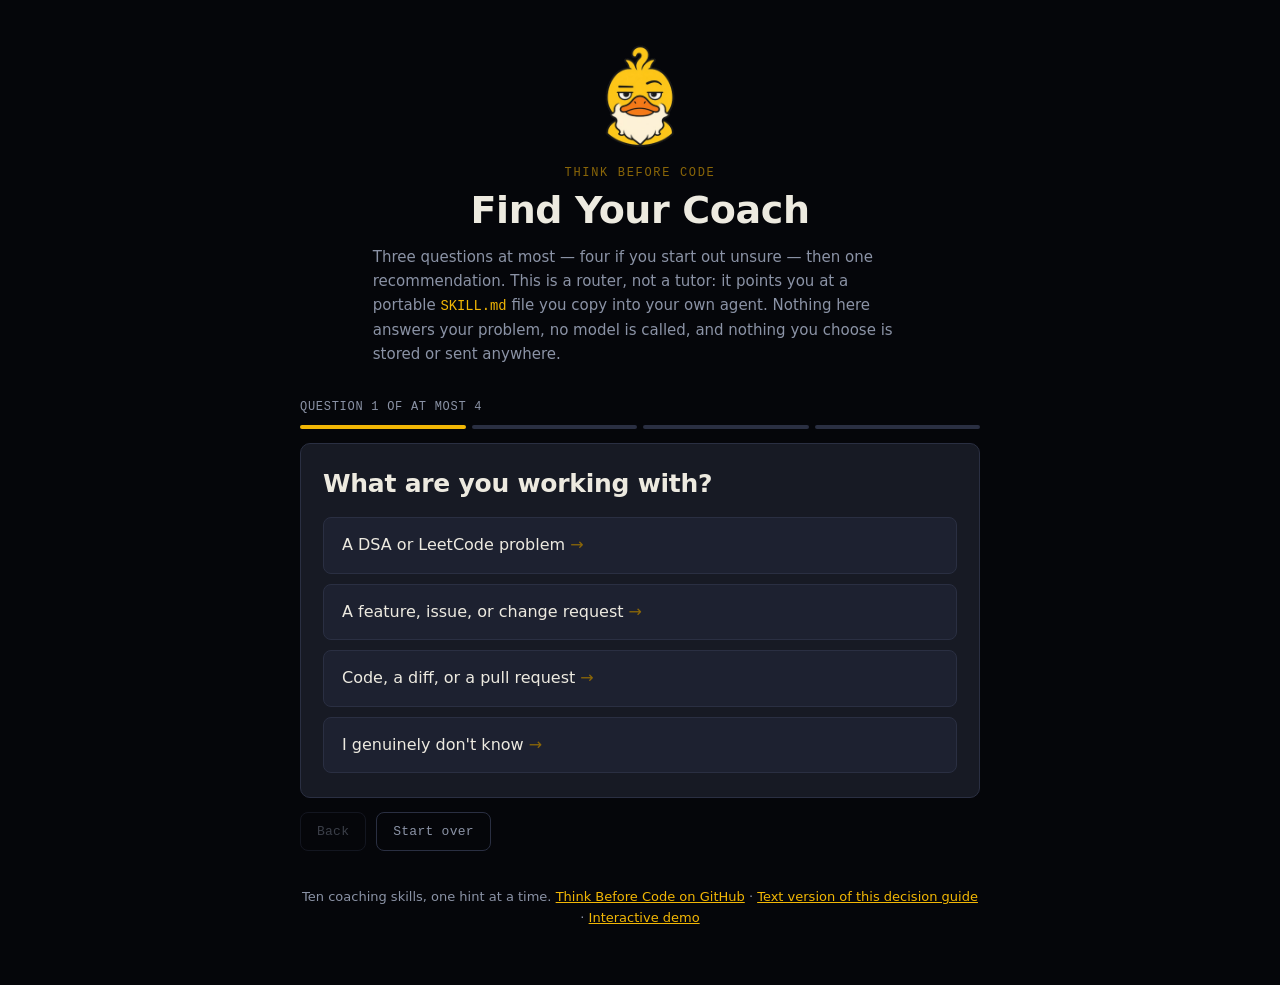
==== find-your-coach/index.html @ e173f537 "feat: add interactive skill finder" ====
<!doctype html>
<html lang="en">
  <head>
    <meta charset="UTF-8" />
    <meta name="viewport" content="width=device-width, initial-scale=1.0" />
    <title>Find Your Coach — Think Before Code</title>
    <meta
      name="description"
      content="Answer at most three questions and get pointed at the one Think Before Code coaching skill that matches where you actually are."
    />
    <link rel="icon" href="../public/logo.png" />
    <link rel="stylesheet" href="./styles.css" />
  </head>
  <body>
    <a class="skip-link" href="#finder">Skip to the finder</a>

    <div class="page">
      <header class="masthead">
        <img
          class="masthead__mascot"
          src="../public/logo.png"
          alt="Quackrates, the Think Before Code mascot"
          width="112"
          height="112"
        />
        <p class="masthead__eyebrow">Think Before Code</p>
        <h1 class="masthead__title">Find Your Coach</h1>
        <p class="masthead__lede">
          Three questions at most — four if you start out unsure — then one
          recommendation. This is a router, not a tutor: it points you at a
          portable
          <code>SKILL.md</code> file you copy into your own agent. Nothing here
          answers your problem, no model is called, and nothing you choose is
          stored or sent anywhere.
        </p>
      </header>

      <main id="finder" class="finder" tabindex="-1">
        <div class="progress" id="progress" hidden>
          <p class="progress__label" id="progress-label">
            Question 1 of at most 3
          </p>
          <ol class="progress__steps" id="progress-steps" aria-hidden="true">
            <li class="progress__step"></li>
            <li class="progress__step"></li>
            <li class="progress__step"></li>
          </ol>
        </div>

        <div
          class="stage"
          id="stage"
          aria-live="polite"
          aria-busy="true"
          aria-label="Question and recommendation"
          role="region"
        >
          <p class="stage__loading">Loading the questions…</p>
        </div>

        <div class="controls" id="controls" hidden>
          <button class="button button--quiet" type="button" id="back">
            Back
          </button>
          <button class="button button--quiet" type="button" id="restart">
            Start over
          </button>
        </div>

        <noscript>
          <div class="notice">
            <p>
              This finder needs JavaScript to walk through its questions. The
              same routing exists as plain text in the repository — see
              <a
                href="https://github.com/Far-200/think-before-code#which-skill-should-i-use"
                >Which skill should I use?</a
              >
              in the README.
            </p>
          </div>
        </noscript>
      </main>

      <footer class="footer">
        <p>
          Ten coaching skills, one hint at a time.
          <a href="https://github.com/Far-200/think-before-code"
            >Think Before Code on GitHub</a
          >
          ·
          <a
            href="https://github.com/Far-200/think-before-code#which-skill-should-i-use"
            >Text version of this decision guide</a
          >
          ·
          <a href="../demo/">Interactive demo</a>
        </p>
      </footer>
    </div>

    <script src="./app.js"></script>
  </body>
</html>
---- find-your-coach/styles.css ----
/* ==============================================================
   Find Your Coach — styles

   Shares the repository's colour language with demo/index.html
   (ink, panel, cream, slate, duck) but is deliberately its own
   interface: a quiet routing form rather than a recorded stage.
   No external fonts, no CDN assets, no build step.
   ============================================================== */

/* --------------------------------------------------------------
   1. Tokens
   -------------------------------------------------------------- */
:root {
  --backdrop: #05060a;
  --ink: #10121a;
  --panel: #171a24;
  --panel-2: #1d2130;
  --edge: #2a2f42;
  --cream: #edeae0;
  --slate: #8b93a6;
  --duck: #f2b705;
  --duck-dim: #8a6608;
  --cut: #e2542d;
  --log: #5fb3a3;

  --mono:
    ui-monospace, "SF Mono", "JetBrains Mono", Menlo, Consolas,
    "Liberation Mono", monospace;
  --sans:
    system-ui, -apple-system, "Segoe UI", Roboto, "Helvetica Neue", Arial,
    sans-serif;

  --radius: 10px;
  --gap: 14px;
}

/* --------------------------------------------------------------
   2. Base
   -------------------------------------------------------------- */
* {
  box-sizing: border-box;
}

html,
body {
  margin: 0;
  padding: 0;
}

body {
  background: var(--backdrop);
  color: var(--cream);
  font-family: var(--sans);
  font-size: 16px;
  line-height: 1.6;
  -webkit-text-size-adjust: 100%;
}

a {
  color: var(--duck);
}

a:hover {
  color: var(--cream);
}

code {
  font-family: var(--mono);
  font-size: 0.92em;
  color: var(--duck);
}

:focus-visible {
  outline: 2px solid var(--duck);
  outline-offset: 3px;
  border-radius: 4px;
}

.skip-link {
  position: absolute;
  left: -9999px;
  top: 0;
  background: var(--panel);
  color: var(--cream);
  padding: 10px 14px;
  border: 1px solid var(--duck);
  border-radius: 0 0 var(--radius) 0;
  z-index: 10;
}

.skip-link:focus {
  left: 0;
}

.page {
  max-width: 720px;
  margin: 0 auto;
  padding: 40px 20px 56px;
}

/* --------------------------------------------------------------
   3. Masthead
   -------------------------------------------------------------- */
.masthead {
  text-align: center;
  margin-bottom: 32px;
}

.masthead__mascot {
  width: 112px;
  height: auto;
  display: block;
  margin: 0 auto 12px;
}

.masthead__eyebrow {
  font-family: var(--mono);
  font-size: 12px;
  letter-spacing: 0.14em;
  text-transform: uppercase;
  color: var(--duck-dim);
  margin: 0 0 6px;
}

.masthead__title {
  font-size: clamp(28px, 6vw, 38px);
  line-height: 1.15;
  margin: 0 0 12px;
  letter-spacing: -0.01em;
}

.masthead__lede {
  color: var(--slate);
  font-size: 15px;
  margin: 0 auto;
  max-width: 56ch;
  text-align: left;
}

/* --------------------------------------------------------------
   4. Progress
   -------------------------------------------------------------- */
.finder:focus {
  outline: none;
}

.progress {
  margin: 0 0 14px;
}

.progress__label {
  font-family: var(--mono);
  font-size: 12px;
  letter-spacing: 0.06em;
  text-transform: uppercase;
  color: var(--slate);
  margin: 0 0 8px;
}

.progress__steps {
  display: flex;
  gap: 6px;
  list-style: none;
  margin: 0;
  padding: 0;
}

.progress__step {
  height: 4px;
  flex: 1;
  border-radius: 2px;
  background: var(--edge);
  transition: background-color 160ms ease;
}

.progress__step[data-state="done"] {
  background: var(--duck-dim);
}

.progress__step[data-state="current"] {
  background: var(--duck);
}

/* --------------------------------------------------------------
   5. Stage: question, result, error
   -------------------------------------------------------------- */
.stage {
  background: var(--panel);
  border: 1px solid var(--edge);
  border-radius: var(--radius);
  padding: 24px 22px;
}

.stage__loading {
  color: var(--slate);
  margin: 0;
}

.question__text,
.result__title,
.error__title {
  font-size: clamp(20px, 4.4vw, 25px);
  line-height: 1.25;
  margin: 0 0 18px;
  letter-spacing: -0.01em;
}

.question__text:focus,
.result__title:focus,
.error__title:focus {
  outline: none;
}

.options {
  display: grid;
  gap: 10px;
}

.option {
  display: block;
  width: 100%;
  text-align: left;
  font-family: inherit;
  font-size: 16px;
  line-height: 1.4;
  color: var(--cream);
  background: var(--panel-2);
  border: 1px solid var(--edge);
  border-radius: 8px;
  padding: 16px 18px;
  cursor: pointer;
  transition:
    border-color 140ms ease,
    background-color 140ms ease;
}

.option:hover {
  border-color: var(--duck);
  background: #232838;
}

.option::after {
  content: " →";
  color: var(--duck-dim);
}

.option:hover::after {
  color: var(--duck);
}

/* --------------------------------------------------------------
   6. Result card
   -------------------------------------------------------------- */
.result__eyebrow {
  font-family: var(--mono);
  font-size: 12px;
  letter-spacing: 0.14em;
  text-transform: uppercase;
  color: var(--log);
  margin: 0 0 8px;
}

.result__title code,
.result__skill {
  font-family: var(--mono);
  color: var(--duck);
}

.result__reason {
  color: var(--cream);
  margin: 0 0 20px;
}

.result__section-label {
  font-family: var(--mono);
  font-size: 12px;
  letter-spacing: 0.1em;
  text-transform: uppercase;
  color: var(--slate);
  margin: 0 0 8px;
}

.result__prompt {
  font-family: var(--mono);
  font-size: 14px;
  line-height: 1.6;
  white-space: pre-wrap;
  color: var(--cream);
  background: var(--ink);
  border: 1px solid var(--edge);
  border-left: 3px solid var(--duck);
  border-radius: 8px;
  padding: 14px 16px;
  margin: 0 0 12px;
  overflow-wrap: break-word;
}

.result__actions {
  display: flex;
  flex-wrap: wrap;
  gap: 10px;
  align-items: center;
  margin-bottom: 20px;
}

.copy-status {
  font-family: var(--mono);
  font-size: 12px;
  color: var(--log);
}

.copy-status:empty {
  display: none;
}

.result__meta {
  border-top: 1px solid var(--edge);
  padding-top: 16px;
  margin-top: 4px;
}

.result__meta p {
  margin: 0 0 8px;
  font-size: 15px;
  color: var(--slate);
}

.result__meta p:last-child {
  margin-bottom: 0;
}

.result__meta a {
  font-family: var(--mono);
  font-size: 14px;
}

/* No-match card: honest dead end, not a fake skill. */
.result--no-match .result__eyebrow {
  color: var(--cut);
}

.result--no-match .result__title {
  color: var(--cream);
}

.error__body {
  color: var(--slate);
  margin: 0 0 12px;
}

/* --------------------------------------------------------------
   7. Buttons and controls
   -------------------------------------------------------------- */
.button {
  font-family: var(--mono);
  font-size: 13px;
  letter-spacing: 0.02em;
  color: var(--cream);
  background: var(--panel-2);
  border: 1px solid var(--edge);
  border-radius: 8px;
  padding: 11px 16px;
  cursor: pointer;
  transition:
    border-color 140ms ease,
    color 140ms ease;
}

.button:hover {
  border-color: var(--duck);
  color: var(--duck);
}

.button--primary {
  border-color: var(--duck-dim);
  color: var(--duck);
}

.button--quiet {
  background: transparent;
  color: var(--slate);
}

.button[disabled] {
  opacity: 0.4;
  cursor: not-allowed;
}

.button[disabled]:hover {
  border-color: var(--edge);
  color: var(--slate);
}

.controls {
  display: flex;
  gap: 10px;
  margin-top: 14px;
}

/* --------------------------------------------------------------
   8. Notices and footer
   -------------------------------------------------------------- */
.notice {
  margin-top: 14px;
  padding: 14px 16px;
  background: var(--panel);
  border: 1px solid var(--edge);
  border-radius: var(--radius);
  color: var(--slate);
  font-size: 15px;
}

.notice p {
  margin: 0;
}

.footer {
  margin-top: 36px;
  text-align: center;
  color: var(--slate);
  font-size: 13px;
}

.footer p {
  margin: 0;
}

/* --------------------------------------------------------------
   9. Responsive and motion preferences
   -------------------------------------------------------------- */
@media (max-width: 480px) {
  .page {
    padding: 28px 16px 44px;
  }

  .stage {
    padding: 20px 16px;
  }

  .option {
    padding: 14px 15px;
  }

  .controls,
  .result__actions {
    flex-direction: column;
    align-items: stretch;
  }

  .copy-status {
    text-align: center;
  }
}

@media (prefers-reduced-motion: reduce) {
  * {
    animation-duration: 0.001ms !important;
    transition-duration: 0.001ms !important;
    scroll-behavior: auto !important;
  }
}

@media (forced-colors: active) {
  .option,
  .button,
  .stage {
    border: 1px solid CanvasText;
  }
}
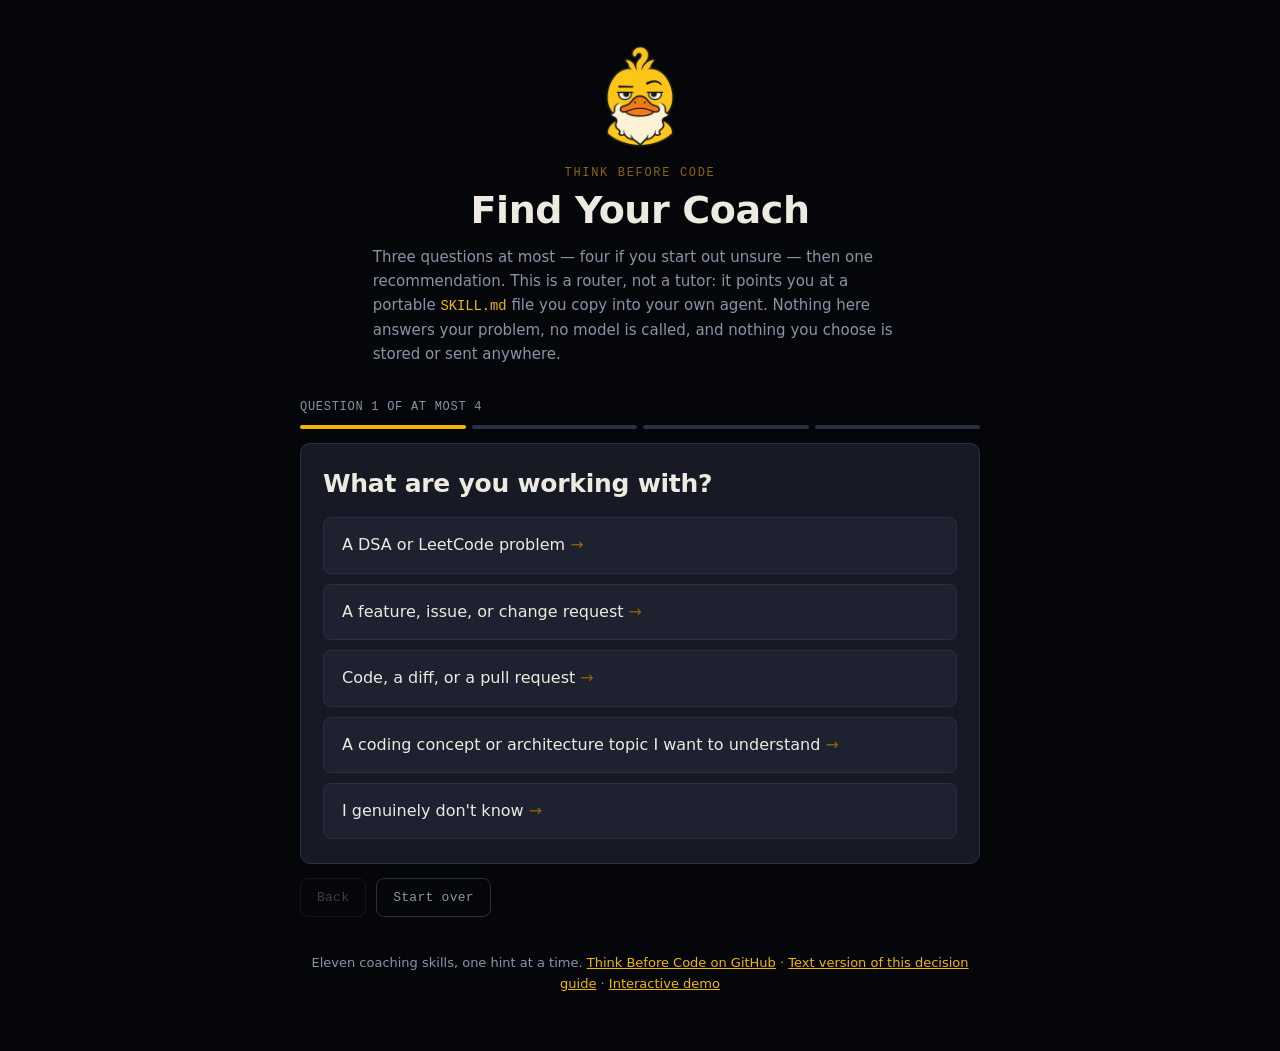
==== commit 090625a4: "feat: add think-before-code skill" ====
--- a/find-your-coach/index.html
+++ b/find-your-coach/index.html
@@ -84,7 +84,7 @@
 
       <footer class="footer">
         <p>
-          Ten coaching skills, one hint at a time.
+          Eleven coaching skills, one hint at a time.
           <a href="https://github.com/Far-200/think-before-code"
             >Think Before Code on GitHub</a
           >
